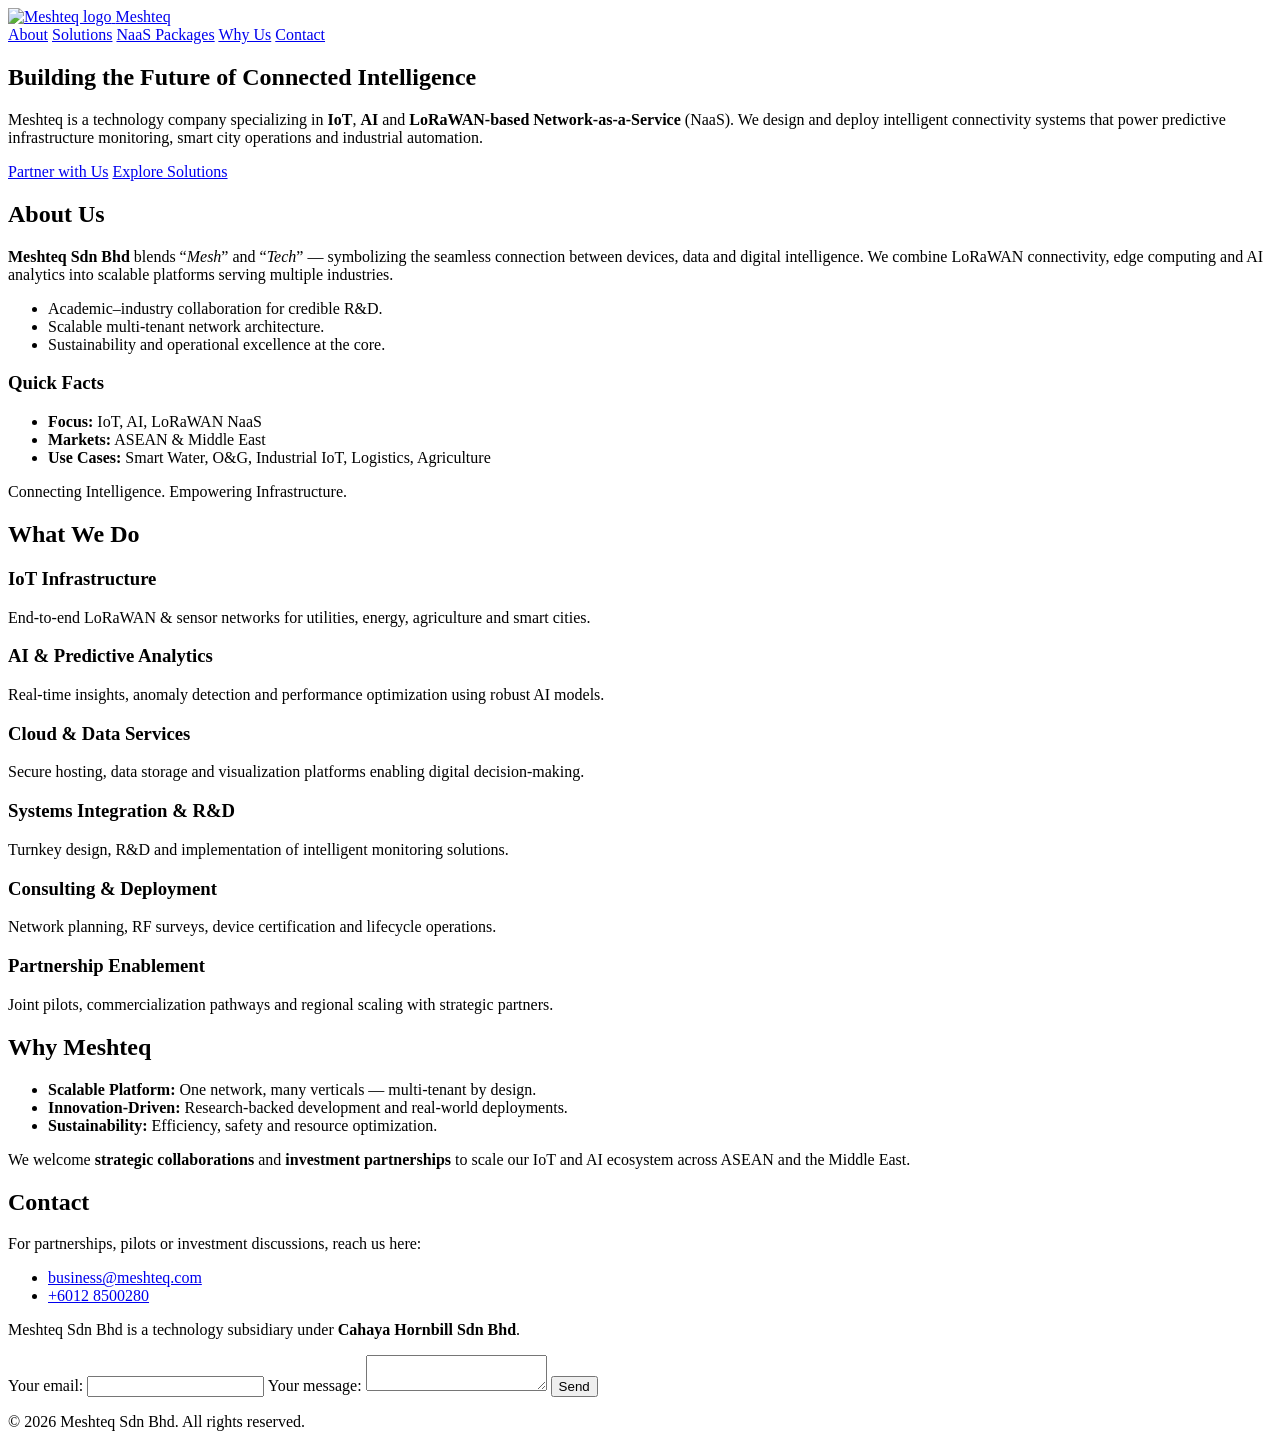
==== index.html @ 873d883c "Update Web Contact Form Update Contact form in formspree" ====
<!DOCTYPE html>
<html lang="en">
<head>
  <meta charset="utf-8" />
  <meta http-equiv="X-UA-Compatible" content="IE=edge" />
  <meta name="viewport" content="width=device-width, initial-scale=1" />
  <title>Meshteq | IoT, AI & LoRaWAN Network-as-a-Service Solutions for Smart Infrastructure</title>
  <meta name="description" content="Meshteq is a technology company developing IoT, AI, and LoRaWAN-based Network-as-a-Service (NaaS) solutions for predictive infrastructure monitoring, smart cities, and industrial automation. We welcome strategic collaborations and investment partnerships." />
  <link rel="canonical" href="https://meshteq.com/" />
  <link rel="icon" href="/favicon.svg" type="image/svg+xml" />
  <link rel="manifest" href="/site.webmanifest" />
  <meta name="theme-color" content="#0f172a" />
  <!-- Open Graph -->
  <meta property="og:title" content="Meshteq | IoT, AI & LoRaWAN Network-as-a-Service Solutions for Smart Infrastructure" />
  <meta property="og:description" content="Meshteq builds scalable IoT and AI ecosystems powered by LoRaWAN and edge computing — enabling smarter decisions, efficient operations, and sustainable infrastructure. Strategic collaborations and investment opportunities are welcome." />
  <meta property="og:type" content="website" />
  <meta property="og:url" content="https://meshteq.com/" />
  <meta property="og:image" content="https://meshteq.com/og-image.png" />
  <!-- Twitter -->
  <meta name="twitter:card" content="summary_large_image" />
  <meta name="twitter:title" content="Meshteq | IoT, AI & LoRaWAN NaaS" />
  <meta name="twitter:description" content="IoT, AI & LoRaWAN-based Network-as-a-Service for predictive infrastructure, smart cities and industrial automation." />
  <meta name="twitter:image" content="https://meshteq.com/og-image.png" />
  <link rel="preload" href="/styles.css" as="style" />
  <link rel="stylesheet" href="/styles.css" />
  <script type="application/ld+json">
  {
    "@context": "https://schema.org",
    "@type": "Organization",
    "name": "Meshteq Sdn Bhd",
    "url": "https://meshteq.com/",
    "logo": "https://meshteq.com/favicon.svg",
    "sameAs": [],
    "contactPoint": [{
      "@type": "ContactPoint",
      "contactType": "Business",
      "email": "business@meshteq.com",
      "telephone": "+6012 8500280"
    }],
    "description": "Meshteq develops IoT, AI and LoRaWAN Network-as-a-Service solutions for predictive infrastructure monitoring, smart cities and industrial automation."
  }
  </script>
</head>
<body>
  <header class="site-header">
    <div class="container">
      <a class="brand" href="/">
        <img src="/favicon.svg" alt="Meshteq logo" class="logo" />
        <span>Meshteq</span>
      </a>
      <nav class="nav">
        <a href="#about">About</a>
        <a href="#solutions">Solutions</a>
        <a href="/pricing.html">NaaS Packages</a>
        <a href="#why">Why Us</a>
        <a href="#contact">Contact</a>
      </nav>
    </div>
  </header>

  <main>
    <section class="hero">
      <div class="container">
        <h1>Building the Future of Connected Intelligence</h1>
        <p class="lead">Meshteq is a technology company specializing in <strong>IoT</strong>, <strong>AI</strong> and <strong>LoRaWAN-based Network‑as‑a‑Service</strong> (NaaS). We design and deploy intelligent connectivity systems that power predictive infrastructure monitoring, smart city operations and industrial automation.</p>
        <div class="cta-row">
          <a class="btn primary" href="#contact">Partner with Us</a>
          <a class="btn ghost" href="#solutions">Explore Solutions</a>
        </div>
      </div>
    </section>

    <section id="about" class="section">
      <div class="container grid two">
        <div>
          <h2>About Us</h2>
          <p><strong>Meshteq Sdn Bhd</strong> blends “<em>Mesh</em>” and “<em>Tech</em>” — symbolizing the seamless connection between devices, data and digital intelligence. We combine LoRaWAN connectivity, edge computing and AI analytics into scalable platforms serving multiple industries.</p>
          <ul class="checklist">
            <li>Academic–industry collaboration for credible R&amp;D.</li>
            <li>Scalable multi‑tenant network architecture.</li>
            <li>Sustainability and operational excellence at the core.</li>
          </ul>
        </div>
        <div class="card">
          <h3>Quick Facts</h3>
          <ul class="facts">
            <li><strong>Focus:</strong> IoT, AI, LoRaWAN NaaS</li>
            <li><strong>Markets:</strong> ASEAN &amp; Middle East</li>
            <li><strong>Use Cases:</strong> Smart Water, O&amp;G, Industrial IoT, Logistics, Agriculture</li>
          </ul>
          <p class="tagline">Connecting Intelligence. Empowering Infrastructure.</p>
        </div>
      </div>
    </section>

    <section id="solutions" class="section alt">
      <div class="container">
        <h2>What We Do</h2>
        <div class="cards three">
          <div class="card">
            <h3>IoT Infrastructure</h3>
            <p>End‑to‑end LoRaWAN &amp; sensor networks for utilities, energy, agriculture and smart cities.</p>
          </div>
          <div class="card">
            <h3>AI &amp; Predictive Analytics</h3>
            <p>Real‑time insights, anomaly detection and performance optimization using robust AI models.</p>
          </div>
          <div class="card">
            <h3>Cloud &amp; Data Services</h3>
            <p>Secure hosting, data storage and visualization platforms enabling digital decision‑making.</p>
          </div>
          <div class="card">
            <h3>Systems Integration &amp; R&amp;D</h3>
            <p>Turnkey design, R&amp;D and implementation of intelligent monitoring solutions.</p>
          </div>
          <div class="card">
            <h3>Consulting &amp; Deployment</h3>
            <p>Network planning, RF surveys, device certification and lifecycle operations.</p>
          </div>
          <div class="card">
            <h3>Partnership Enablement</h3>
            <p>Joint pilots, commercialization pathways and regional scaling with strategic partners.</p>
          </div>
        </div>
      </div>
    </section>

    <section id="why" class="section">
      <div class="container grid two">
        <div>
          <h2>Why Meshteq</h2>
          <ul class="bullets">
            <li><strong>Scalable Platform:</strong> One network, many verticals — multi‑tenant by design.</li>
            <li><strong>Innovation‑Driven:</strong> Research‑backed development and real‑world deployments.</li>
            <li><strong>Sustainability:</strong> Efficiency, safety and resource optimization.</li>
          </ul>
        </div>
        <div class="note">
          <p>We welcome <strong>strategic collaborations</strong> and <strong>investment partnerships</strong> to scale our IoT and AI ecosystem across ASEAN and the Middle East.</p>
        </div>
      </div>
    </section>

    <section id="contact" class="section alt">
      <div class="container grid two">
        <div>
          <h2>Contact</h2>
          <p>For partnerships, pilots or investment discussions, reach us here:</p>
          <ul class="contact">
            <li><a href="mailto:business@meshteq.com">business@meshteq.com</a></li>
            <li><a href="tel:+6012 8500280">+6012 8500280</a></li>
          </ul>
          <p class="parent-note">
          Meshteq Sdn Bhd is a technology subsidiary under <strong>Cahaya Hornbill Sdn Bhd</strong>.
          </p>
        </div>
          <form action="https://formspree.io/f/xnjjnbor" method="POST">
            <label>
            Your email:
            <input type="email" name="email">
            </label>
            <label>
            Your message:
            <textarea name="message"></textarea>
            </label>
            <!-- your other form fields go here -->
            <button type="submit">Send</button>
        </form>
      </div>
    </section>
  </main>

  <footer class="site-footer">
    <div class="container">
      <p>© <span id="y"></span> Meshteq Sdn Bhd. All rights reserved.</p>
    </div>
  </footer>

  <script>
    document.getElementById('y').textContent = new Date().getFullYear();
  </script>
</body>
</html>
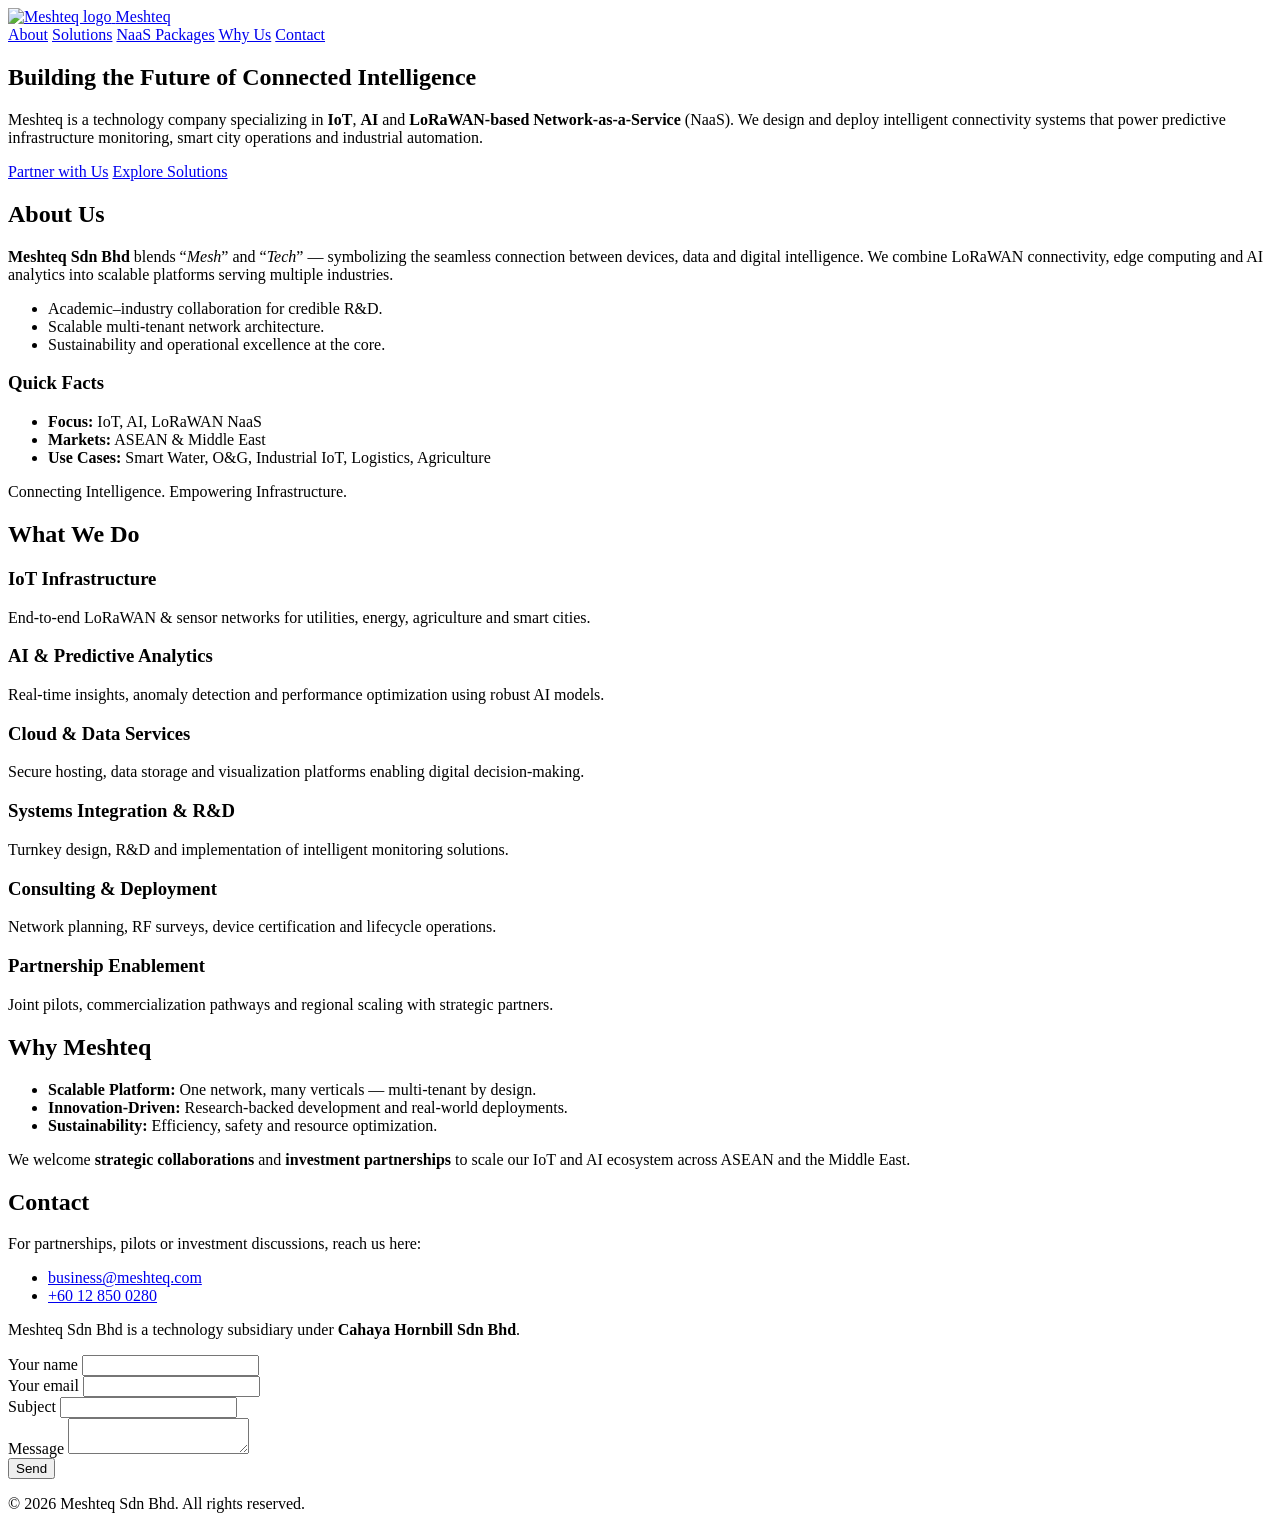
==== commit 3f343064: "Update Website Contact Form Update for formspree" ====
--- a/index.html
+++ b/index.html
@@ -149,23 +149,32 @@
           <p>For partnerships, pilots or investment discussions, reach us here:</p>
           <ul class="contact">
             <li><a href="mailto:business@meshteq.com">business@meshteq.com</a></li>
-            <li><a href="tel:+6012 8500280">+6012 8500280</a></li>
+            <li><a href="tel:+60128500280">+60 12 850 0280</a></li>
           </ul>
           <p class="parent-note">
           Meshteq Sdn Bhd is a technology subsidiary under <strong>Cahaya Hornbill Sdn Bhd</strong>.
           </p>
         </div>
-          <form action="https://formspree.io/f/xnjjnbor" method="POST">
-            <label>
-            Your email:
-            <input type="email" name="email">
-            </label>
-            <label>
-            Your message:
-            <textarea name="message"></textarea>
-            </label>
-            <!-- your other form fields go here -->
-            <button type="submit">Send</button>
+        <form class="contact-form" action="https://formspree.io/f/xnjjnbor" method="POST">
+          <div class="field">
+            <label for="contact-name">Your name</label>
+            <input id="contact-name" type="text" name="name" autocomplete="name" required>
+          </div>
+          <div class="field">
+            <label for="contact-email">Your email</label>
+            <input id="contact-email" type="email" name="email" autocomplete="email" required>
+          </div>
+          <div class="field">
+            <label for="contact-subject">Subject</label>
+            <input id="contact-subject" type="text" name="subject" required>
+          </div>
+        
+          <div class="field">
+            <label for="contact-message">Message</label>
+            <textarea id="contact-message" name="message" required></textarea>
+          </div>
+        
+          <button class="btn" type="submit">Send</button>
         </form>
       </div>
     </section>
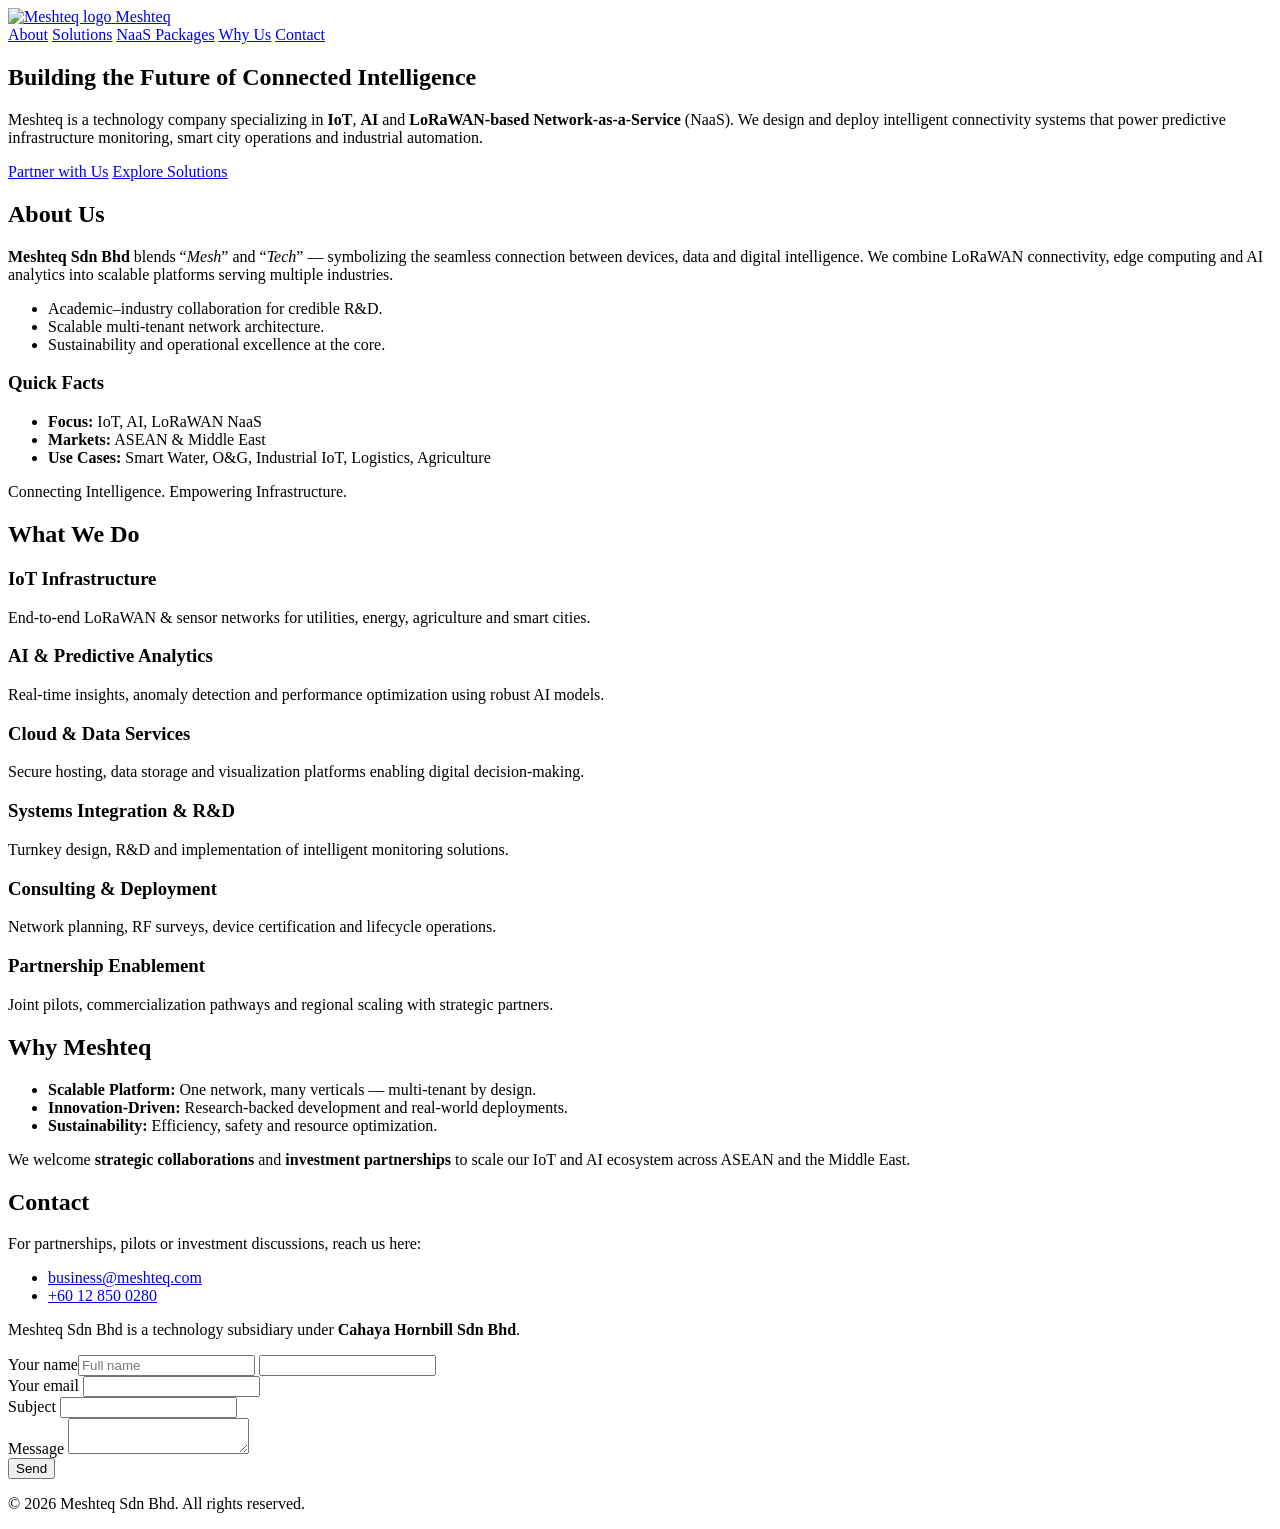
==== commit 59c2c7d0: "Update index.html" ====
--- a/index.html
+++ b/index.html
@@ -157,7 +157,8 @@
         </div>
         <form class="contact-form" action="https://formspree.io/f/xnjjnbor" method="POST">
           <div class="field">
-            <label for="contact-name">Your name</label>
+            <label for="contact-name">Your name<input type="text" name="name" placeholder="Full name">
+            </label>
             <input id="contact-name" type="text" name="name" autocomplete="name" required>
           </div>
           <div class="field">
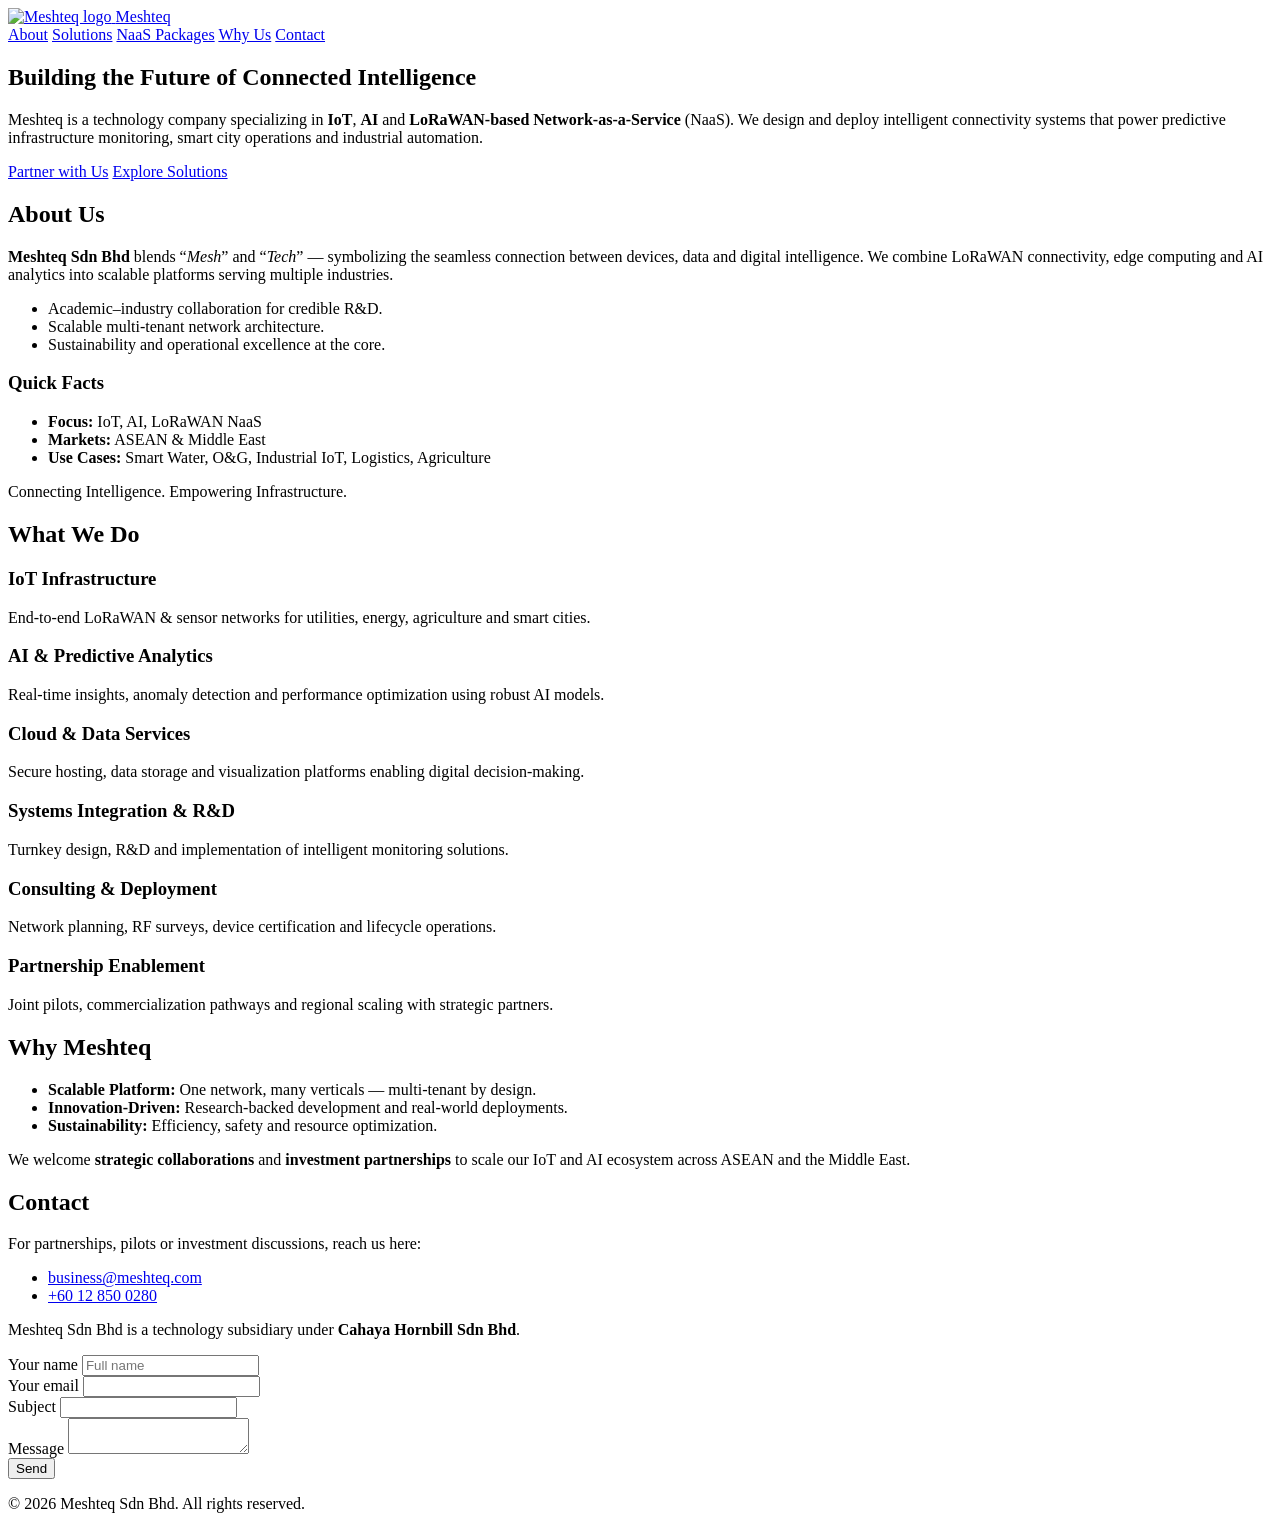
==== commit 3990717c: "Update index.html" ====
--- a/index.html
+++ b/index.html
@@ -157,9 +157,8 @@
         </div>
         <form class="contact-form" action="https://formspree.io/f/xnjjnbor" method="POST">
           <div class="field">
-            <label for="contact-name">Your name<input type="text" name="name" placeholder="Full name">
-            </label>
-            <input id="contact-name" type="text" name="name" autocomplete="name" required>
+            <label for="contact-name">Your name</label>
+            <input id="contact-name" type="text" name="name" placeholder="Full name" autocomplete="name" required>
           </div>
           <div class="field">
             <label for="contact-email">Your email</label>
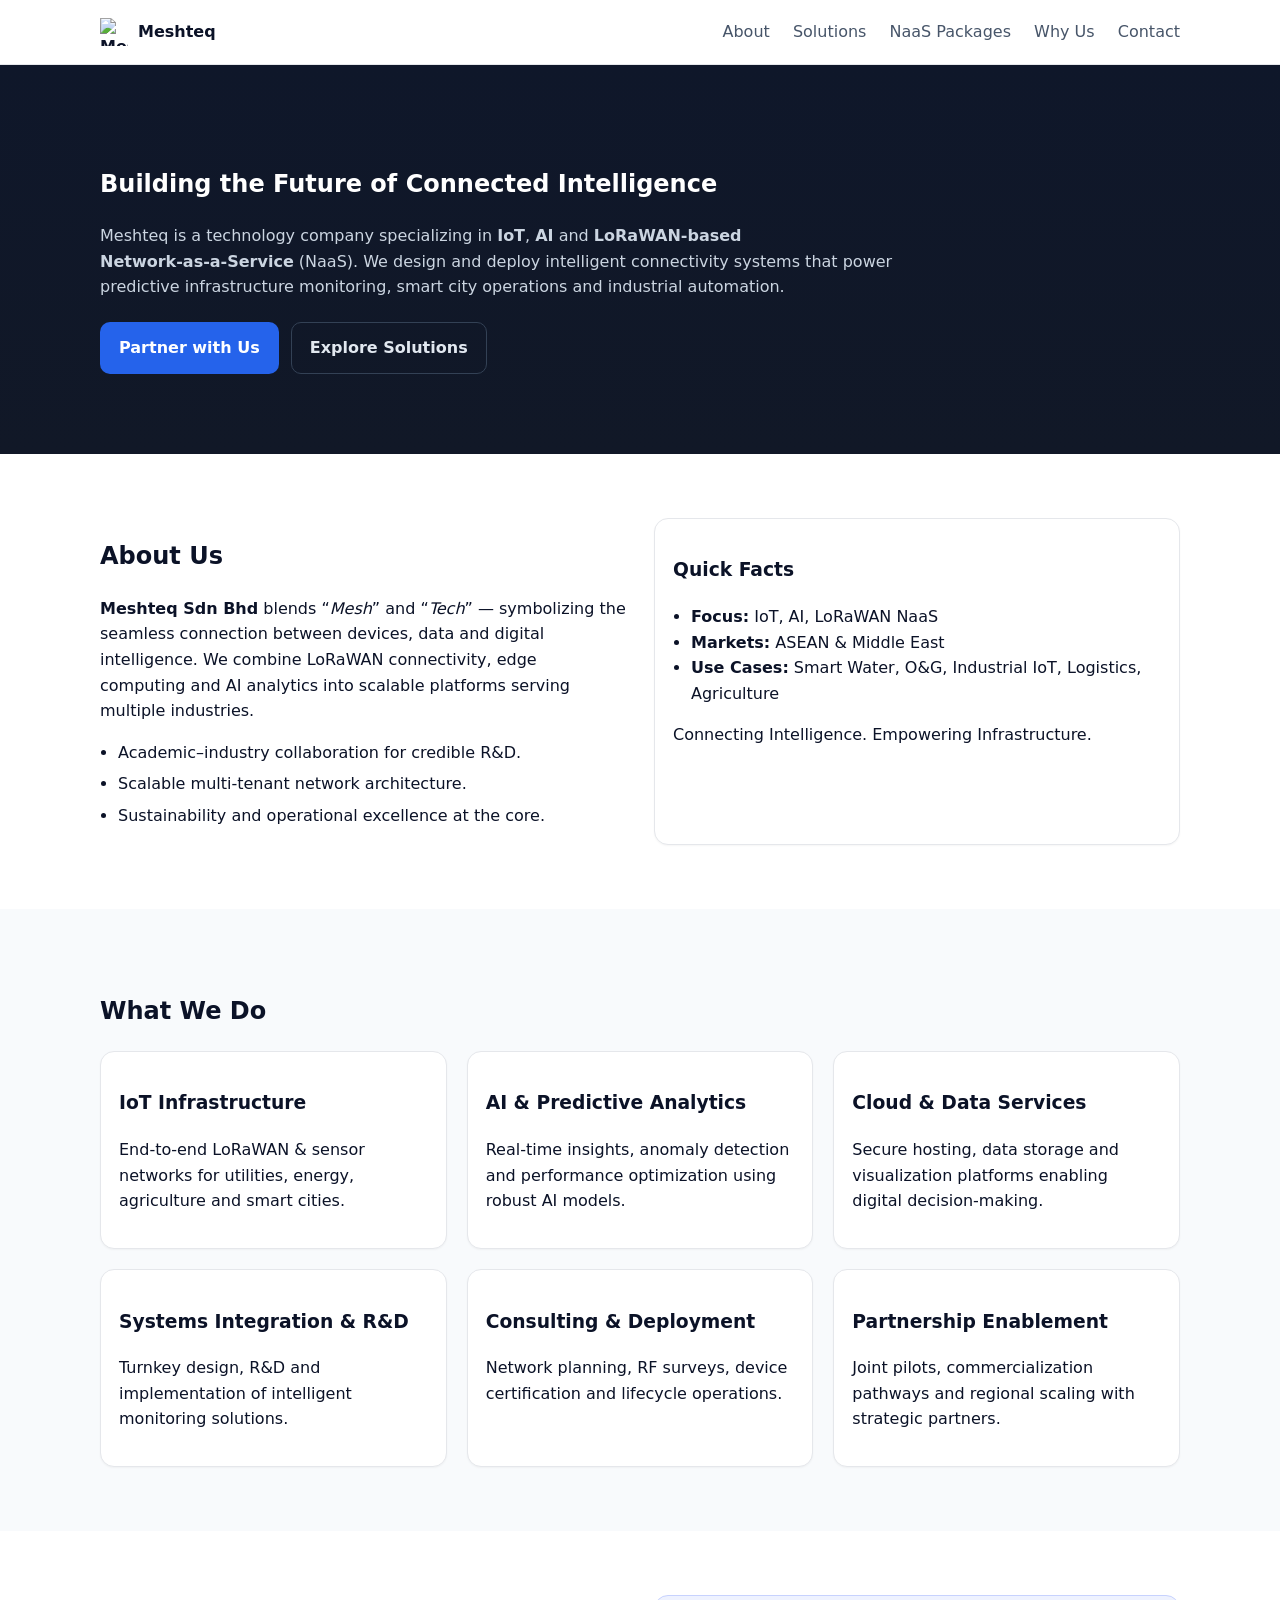
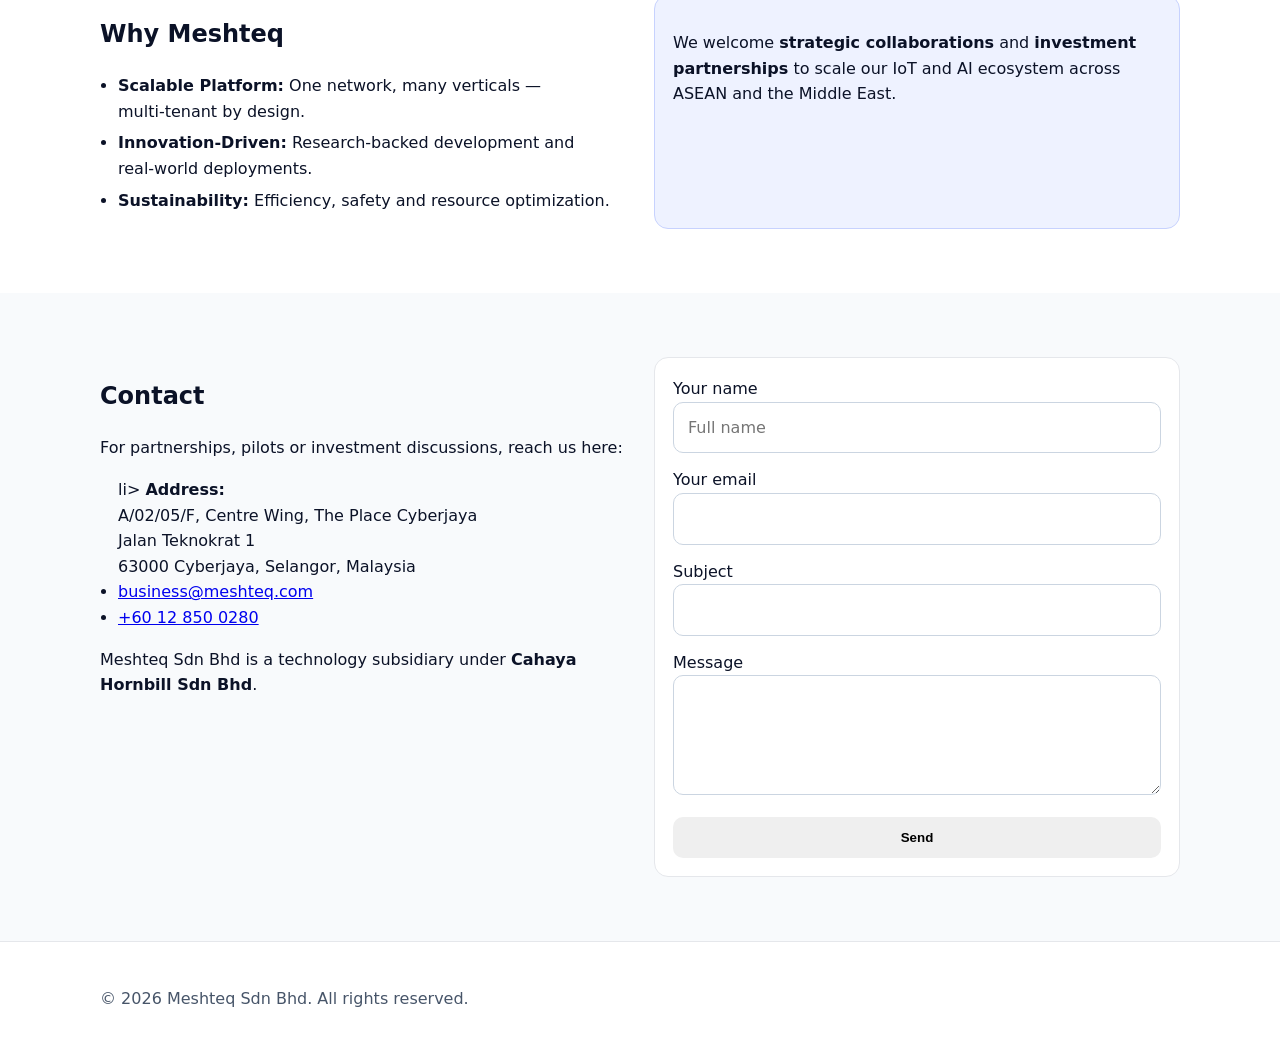
==== commit 684773fe: "Update index.html to include Address" ====
--- a/index.html
+++ b/index.html
@@ -148,6 +148,12 @@
           <h2>Contact</h2>
           <p>For partnerships, pilots or investment discussions, reach us here:</p>
           <ul class="contact">
+            li>
+              <strong>Address:</strong><br>
+              A/02/05/F, Centre Wing, The Place Cyberjaya<br>
+              Jalan Teknokrat 1<br>
+              63000 Cyberjaya, Selangor, Malaysia
+            </li>
             <li><a href="mailto:business@meshteq.com">business@meshteq.com</a></li>
             <li><a href="tel:+60128500280">+60 12 850 0280</a></li>
           </ul>
--- a/styles.css
+++ b/styles.css
@@ -0,0 +1,211 @@
+/* Meshteq minimal styles - responsive, accessible */
+
+/* =========================
+   1) Design Tokens
+   ========================= */
+:root{
+  --bg:#0f172a;         /* slate-900 */
+  --bg-alt:#0b1227;     /* darker slate */
+  --text:#0b1227;       /* dark */
+  --muted:#475569;      /* slate-600 */
+  --card:#ffffff;
+  --brand:#2563eb;      /* blue-600 */
+  --brand-2:#22c55e;    /* green-500 */
+  --border:#e5e7eb;
+  --input-border:#cbd5e1;
+}
+
+/* =========================
+   2) Base / Reset
+   ========================= */
+*{ box-sizing:border-box; }
+html,body{ margin:0; padding:0; }
+
+body{
+  font-family:system-ui,-apple-system,Segoe UI,Roboto,Ubuntu,'Helvetica Neue',Arial,'Noto Sans',sans-serif;
+  line-height:1.6;
+  color:var(--text);
+  background:#fff;
+}
+
+.container{
+  max-width:1120px;
+  margin:0 auto;
+  padding:0 20px;
+}
+
+/* =========================
+   3) Header / Navigation
+   ========================= */
+.site-header{
+  position:sticky;
+  top:0;
+  z-index:10;
+  background:#fff;
+  border-bottom:1px solid var(--border);
+}
+
+.site-header .container{
+  display:flex;
+  align-items:center;
+  justify-content:space-between;
+  height:64px;
+}
+
+.brand{
+  display:flex;
+  align-items:center;
+  gap:10px;
+  text-decoration:none;
+  color:var(--text);
+  font-weight:700;
+}
+
+.logo{ width:28px; height:28px; }
+
+.nav a{
+  margin-left:18px;
+  text-decoration:none;
+  color:var(--muted);
+}
+.nav a:hover{ color:var(--text); }
+
+/* =========================
+   4) Hero / Buttons
+   ========================= */
+.hero{
+  background:linear-gradient(180deg,#0f172a 0%,#111827 100%);
+  color:#fff;
+  padding:80px 0;
+}
+
+.hero .lead{
+  max-width:820px;
+  color:#cbd5e1;
+}
+
+.cta-row{
+  display:flex;
+  gap:12px;
+  margin-top:22px;
+}
+
+.btn{
+  display:inline-block;
+  padding:12px 18px;
+  border-radius:10px;
+  text-decoration:none;
+  border:1px solid transparent;
+  cursor:pointer;
+  font-weight:600;
+}
+
+.btn.primary{
+  background:var(--brand);
+  color:#fff;
+}
+
+.btn.ghost{
+  background:transparent;
+  border-color:#334155;
+  color:#e2e8f0;
+}
+
+/* =========================
+   5) Sections / Layout / Cards
+   ========================= */
+.section{ padding:64px 0; }
+.section.alt{ background:#f8fafc; }
+
+.grid.two{
+  display:grid;
+  grid-template-columns:1fr 1fr;
+  gap:28px;
+}
+
+.cards.three{
+  display:grid;
+  grid-template-columns:repeat(3,minmax(0,1fr));
+  gap:20px;
+  margin-top:18px;
+}
+
+.card{
+  background:var(--card);
+  border:1px solid var(--border);
+  border-radius:14px;
+  padding:18px;
+  box-shadow:0 1px 2px rgba(0,0,0,0.04);
+}
+
+.checklist, .facts, .bullets, .contact{ padding-left:18px; }
+.checklist li, .bullets li{ margin:6px 0; }
+
+.note{
+  background:#eef2ff;
+  border:1px solid #c7d2fe;
+  border-radius:14px;
+  padding:18px;
+}
+
+/* =========================
+   6) Contact Form (FIXED ALIGNMENT)
+   ========================= */
+.contact-form{
+  background:#fff;
+  border:1px solid var(--border);
+  border-radius:14px;
+  padding:18px;
+
+  /* Keep it strict and consistent */
+  display:grid;
+  grid-template-columns:1fr;
+  gap:14px;
+}
+
+/* Labels should not influence input width */
+.contact-form label{
+  display:block;
+  gap:6px; /* harmless if browser ignores, kept from your original intent */
+}
+
+/* Make ALL fields full width and consistent */
+.contact-form input,
+.contact-form textarea{
+  width:100%;
+  padding:12px 14px;
+  border:1px solid var(--input-border);
+  border-radius:10px;
+  font:inherit;
+  box-sizing:border-box;
+}
+
+/* Make textarea visually consistent and professional */
+.contact-form textarea{
+  min-height:120px;
+  resize:vertical;
+}
+
+/* =========================
+   7) Footer
+   ========================= */
+.site-footer{
+  border-top:1px solid var(--border);
+  padding:28px 0;
+  background:#fff;
+  color:var(--muted);
+}
+
+/* =========================
+   8) Responsive
+   ========================= */
+@media (max-width:900px){
+  .grid.two{ grid-template-columns:1fr; }
+  .cards.three{ grid-template-columns:1fr 1fr; }
+}
+
+@media (max-width:640px){
+  .nav{ display:none; }
+  .cards.three{ grid-template-columns:1fr; }
+  .hero{ padding:56px 0; }
+}
--- a/styles.css
+++ b/styles.css
@@ -0,0 +1,211 @@
+/* Meshteq minimal styles - responsive, accessible */
+
+/* =========================
+   1) Design Tokens
+   ========================= */
+:root{
+  --bg:#0f172a;         /* slate-900 */
+  --bg-alt:#0b1227;     /* darker slate */
+  --text:#0b1227;       /* dark */
+  --muted:#475569;      /* slate-600 */
+  --card:#ffffff;
+  --brand:#2563eb;      /* blue-600 */
+  --brand-2:#22c55e;    /* green-500 */
+  --border:#e5e7eb;
+  --input-border:#cbd5e1;
+}
+
+/* =========================
+   2) Base / Reset
+   ========================= */
+*{ box-sizing:border-box; }
+html,body{ margin:0; padding:0; }
+
+body{
+  font-family:system-ui,-apple-system,Segoe UI,Roboto,Ubuntu,'Helvetica Neue',Arial,'Noto Sans',sans-serif;
+  line-height:1.6;
+  color:var(--text);
+  background:#fff;
+}
+
+.container{
+  max-width:1120px;
+  margin:0 auto;
+  padding:0 20px;
+}
+
+/* =========================
+   3) Header / Navigation
+   ========================= */
+.site-header{
+  position:sticky;
+  top:0;
+  z-index:10;
+  background:#fff;
+  border-bottom:1px solid var(--border);
+}
+
+.site-header .container{
+  display:flex;
+  align-items:center;
+  justify-content:space-between;
+  height:64px;
+}
+
+.brand{
+  display:flex;
+  align-items:center;
+  gap:10px;
+  text-decoration:none;
+  color:var(--text);
+  font-weight:700;
+}
+
+.logo{ width:28px; height:28px; }
+
+.nav a{
+  margin-left:18px;
+  text-decoration:none;
+  color:var(--muted);
+}
+.nav a:hover{ color:var(--text); }
+
+/* =========================
+   4) Hero / Buttons
+   ========================= */
+.hero{
+  background:linear-gradient(180deg,#0f172a 0%,#111827 100%);
+  color:#fff;
+  padding:80px 0;
+}
+
+.hero .lead{
+  max-width:820px;
+  color:#cbd5e1;
+}
+
+.cta-row{
+  display:flex;
+  gap:12px;
+  margin-top:22px;
+}
+
+.btn{
+  display:inline-block;
+  padding:12px 18px;
+  border-radius:10px;
+  text-decoration:none;
+  border:1px solid transparent;
+  cursor:pointer;
+  font-weight:600;
+}
+
+.btn.primary{
+  background:var(--brand);
+  color:#fff;
+}
+
+.btn.ghost{
+  background:transparent;
+  border-color:#334155;
+  color:#e2e8f0;
+}
+
+/* =========================
+   5) Sections / Layout / Cards
+   ========================= */
+.section{ padding:64px 0; }
+.section.alt{ background:#f8fafc; }
+
+.grid.two{
+  display:grid;
+  grid-template-columns:1fr 1fr;
+  gap:28px;
+}
+
+.cards.three{
+  display:grid;
+  grid-template-columns:repeat(3,minmax(0,1fr));
+  gap:20px;
+  margin-top:18px;
+}
+
+.card{
+  background:var(--card);
+  border:1px solid var(--border);
+  border-radius:14px;
+  padding:18px;
+  box-shadow:0 1px 2px rgba(0,0,0,0.04);
+}
+
+.checklist, .facts, .bullets, .contact{ padding-left:18px; }
+.checklist li, .bullets li{ margin:6px 0; }
+
+.note{
+  background:#eef2ff;
+  border:1px solid #c7d2fe;
+  border-radius:14px;
+  padding:18px;
+}
+
+/* =========================
+   6) Contact Form (FIXED ALIGNMENT)
+   ========================= */
+.contact-form{
+  background:#fff;
+  border:1px solid var(--border);
+  border-radius:14px;
+  padding:18px;
+
+  /* Keep it strict and consistent */
+  display:grid;
+  grid-template-columns:1fr;
+  gap:14px;
+}
+
+/* Labels should not influence input width */
+.contact-form label{
+  display:block;
+  gap:6px; /* harmless if browser ignores, kept from your original intent */
+}
+
+/* Make ALL fields full width and consistent */
+.contact-form input,
+.contact-form textarea{
+  width:100%;
+  padding:12px 14px;
+  border:1px solid var(--input-border);
+  border-radius:10px;
+  font:inherit;
+  box-sizing:border-box;
+}
+
+/* Make textarea visually consistent and professional */
+.contact-form textarea{
+  min-height:120px;
+  resize:vertical;
+}
+
+/* =========================
+   7) Footer
+   ========================= */
+.site-footer{
+  border-top:1px solid var(--border);
+  padding:28px 0;
+  background:#fff;
+  color:var(--muted);
+}
+
+/* =========================
+   8) Responsive
+   ========================= */
+@media (max-width:900px){
+  .grid.two{ grid-template-columns:1fr; }
+  .cards.three{ grid-template-columns:1fr 1fr; }
+}
+
+@media (max-width:640px){
+  .nav{ display:none; }
+  .cards.three{ grid-template-columns:1fr; }
+  .hero{ padding:56px 0; }
+}
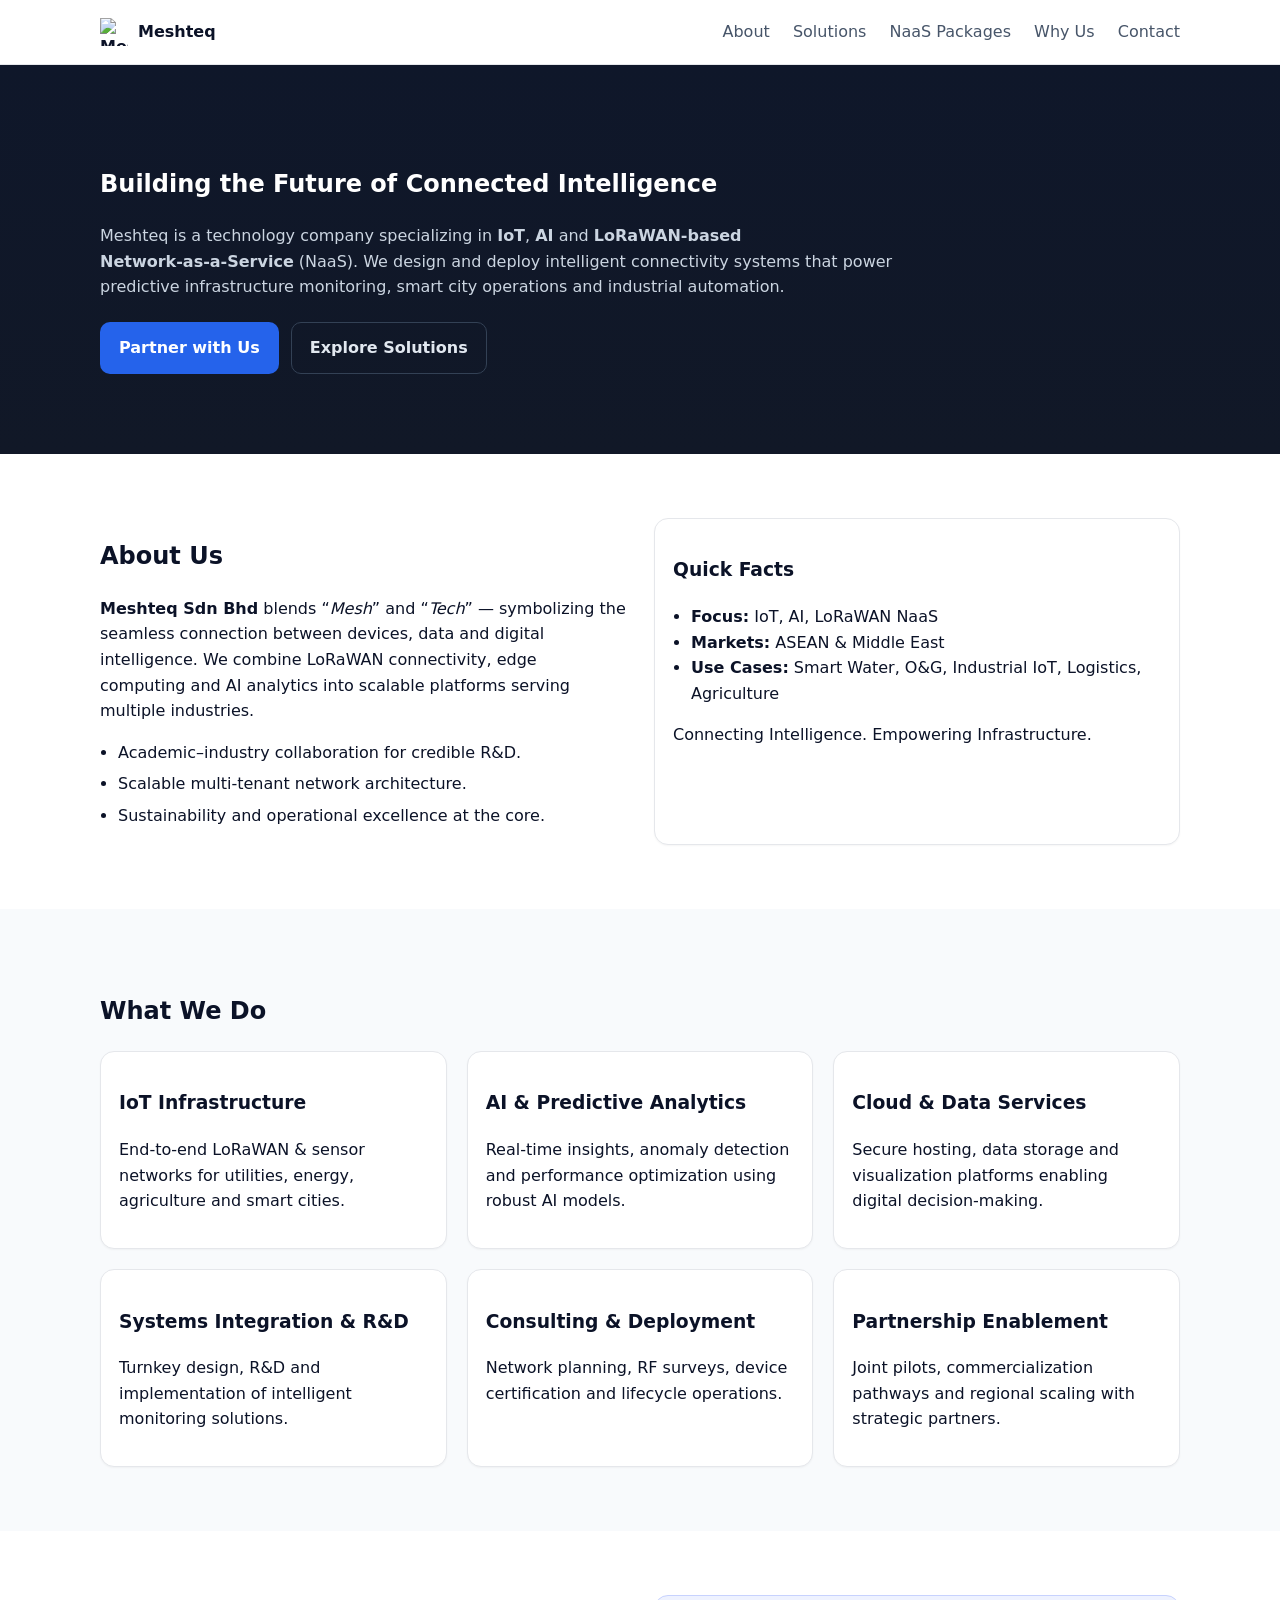
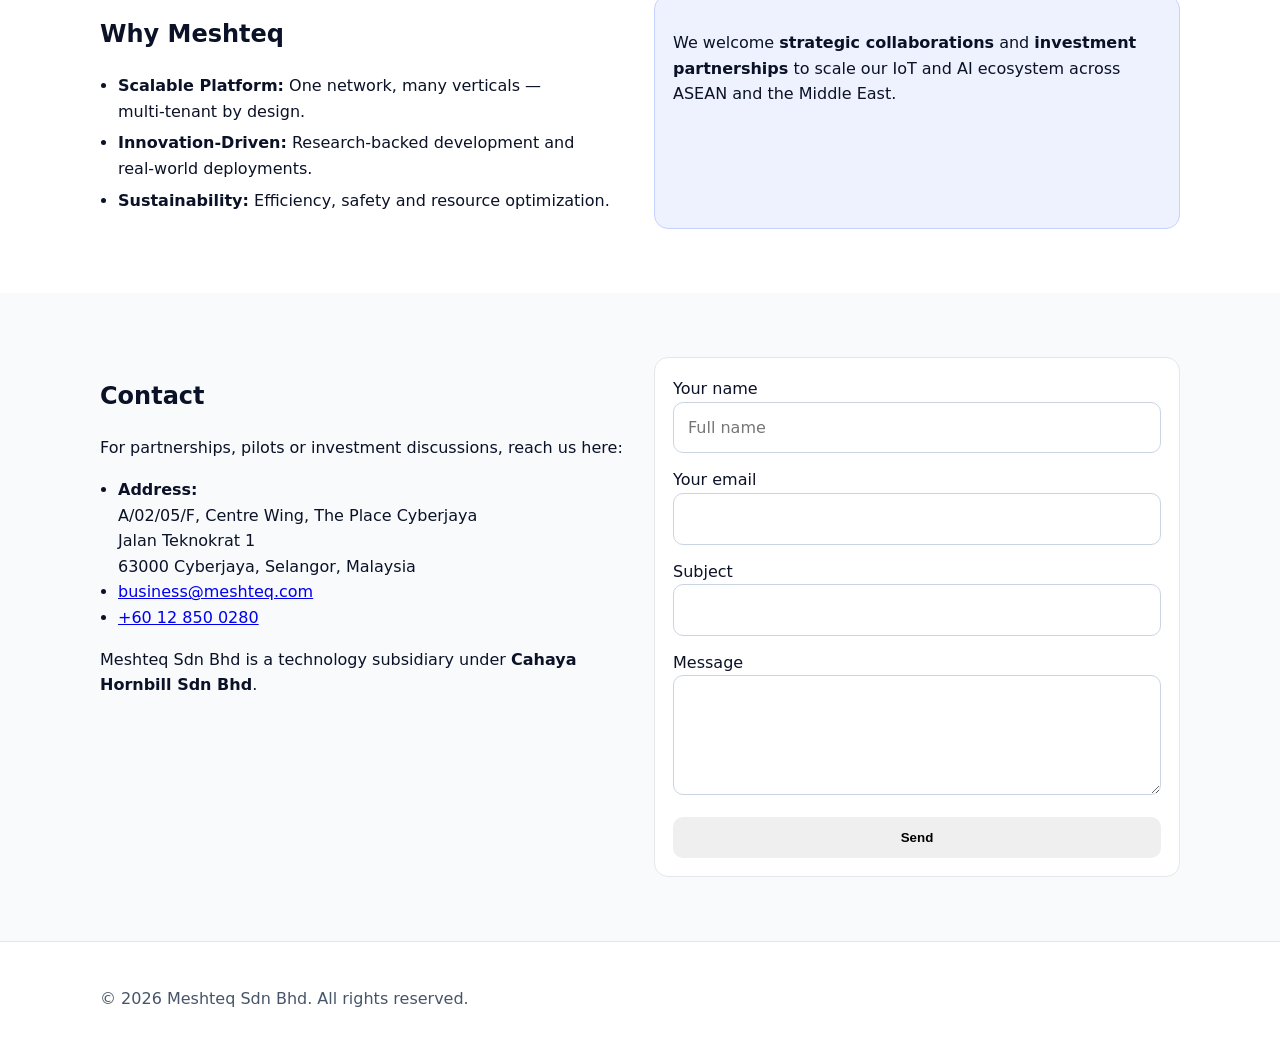
==== commit ec4be72b: "Update index.html" ====
--- a/index.html
+++ b/index.html
@@ -148,7 +148,7 @@
           <h2>Contact</h2>
           <p>For partnerships, pilots or investment discussions, reach us here:</p>
           <ul class="contact">
-            li>
+            <li>
               <strong>Address:</strong><br>
               A/02/05/F, Centre Wing, The Place Cyberjaya<br>
               Jalan Teknokrat 1<br>
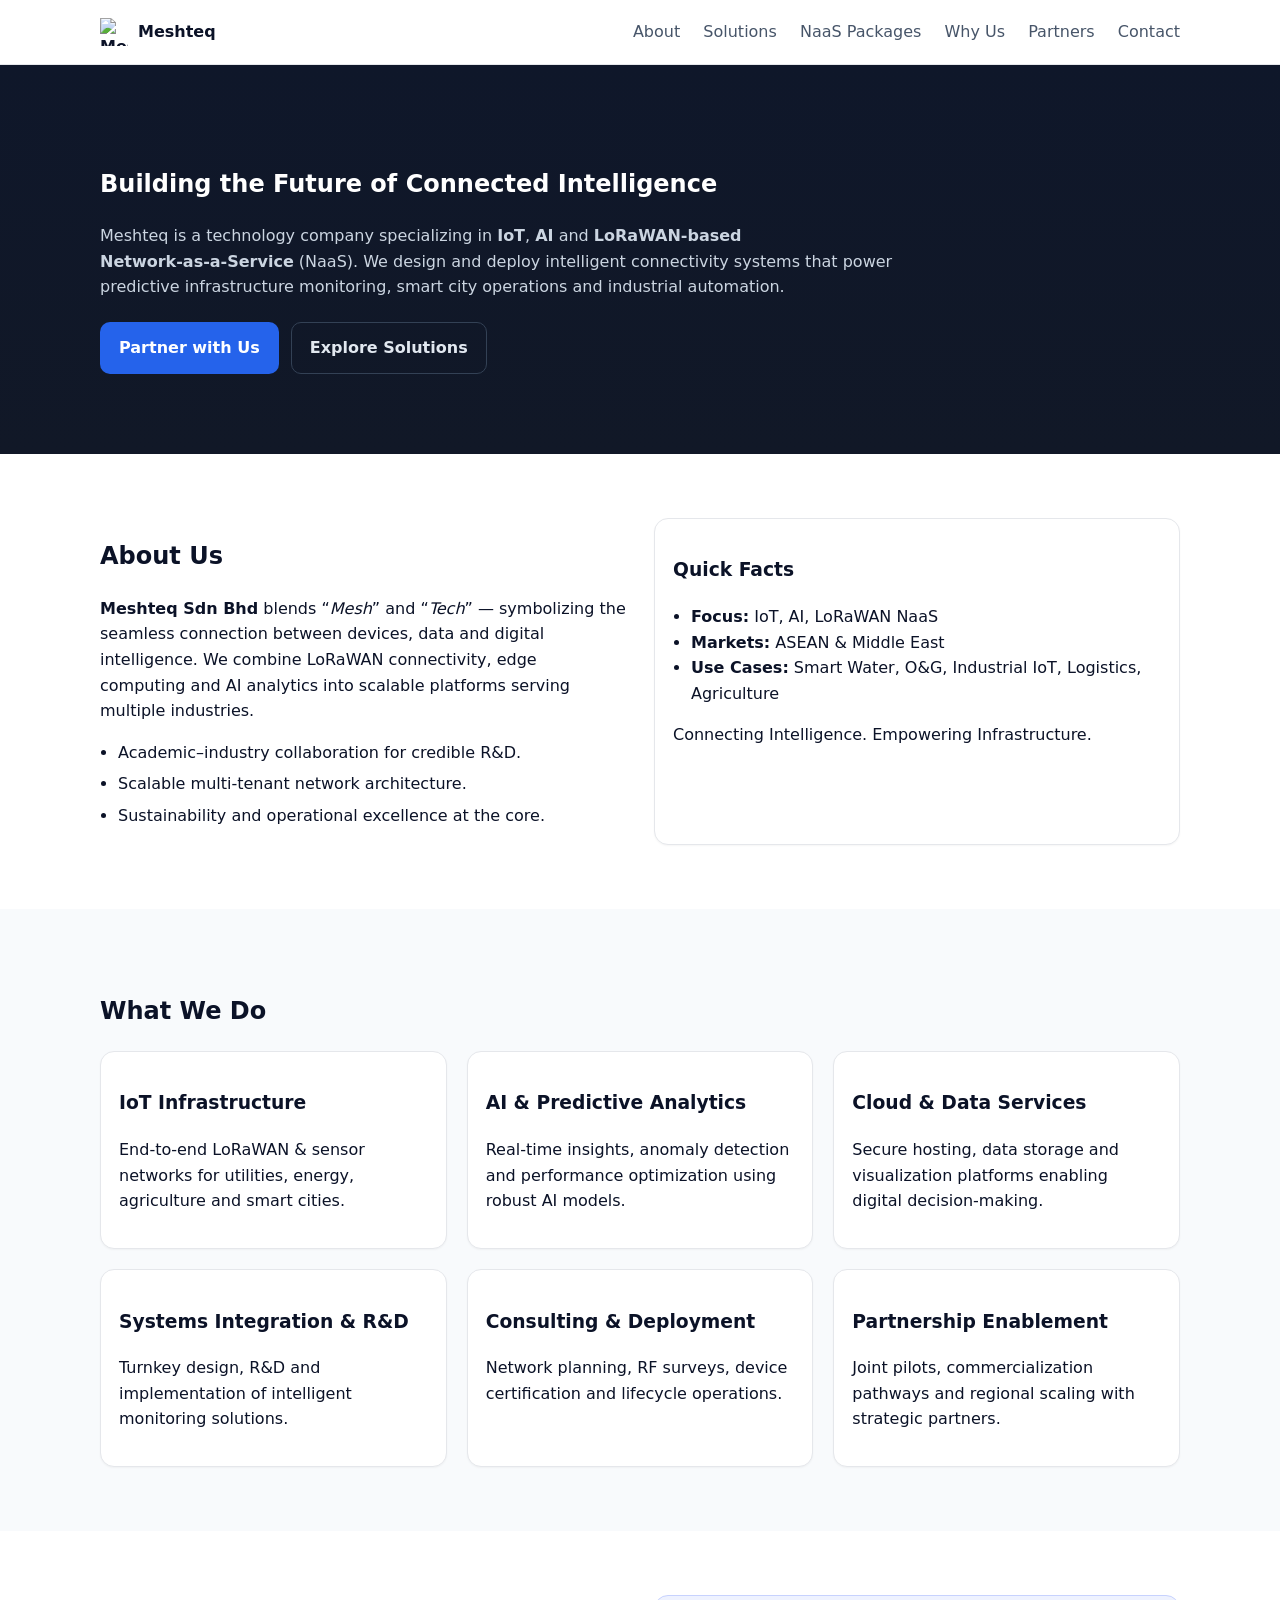
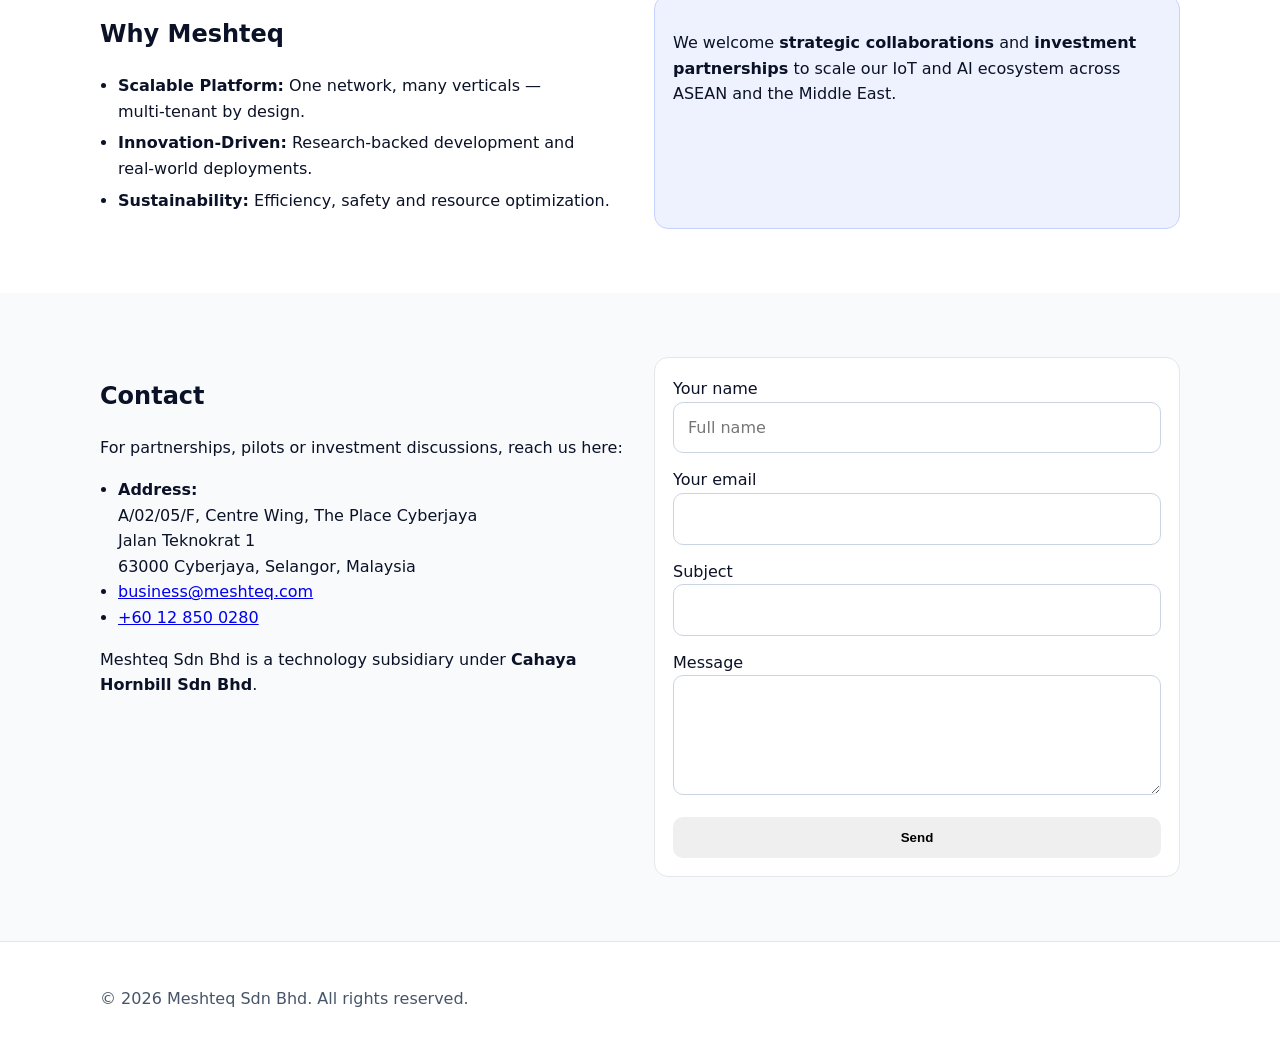
==== commit cb4fc14e: "Update index.html include partner page" ====
--- a/index.html
+++ b/index.html
@@ -54,6 +54,7 @@
         <a href="#solutions">Solutions</a>
         <a href="/pricing.html">NaaS Packages</a>
         <a href="#why">Why Us</a>
+        <a href="/partners.html">Partners</a>
         <a href="#contact">Contact</a>
       </nav>
     </div>
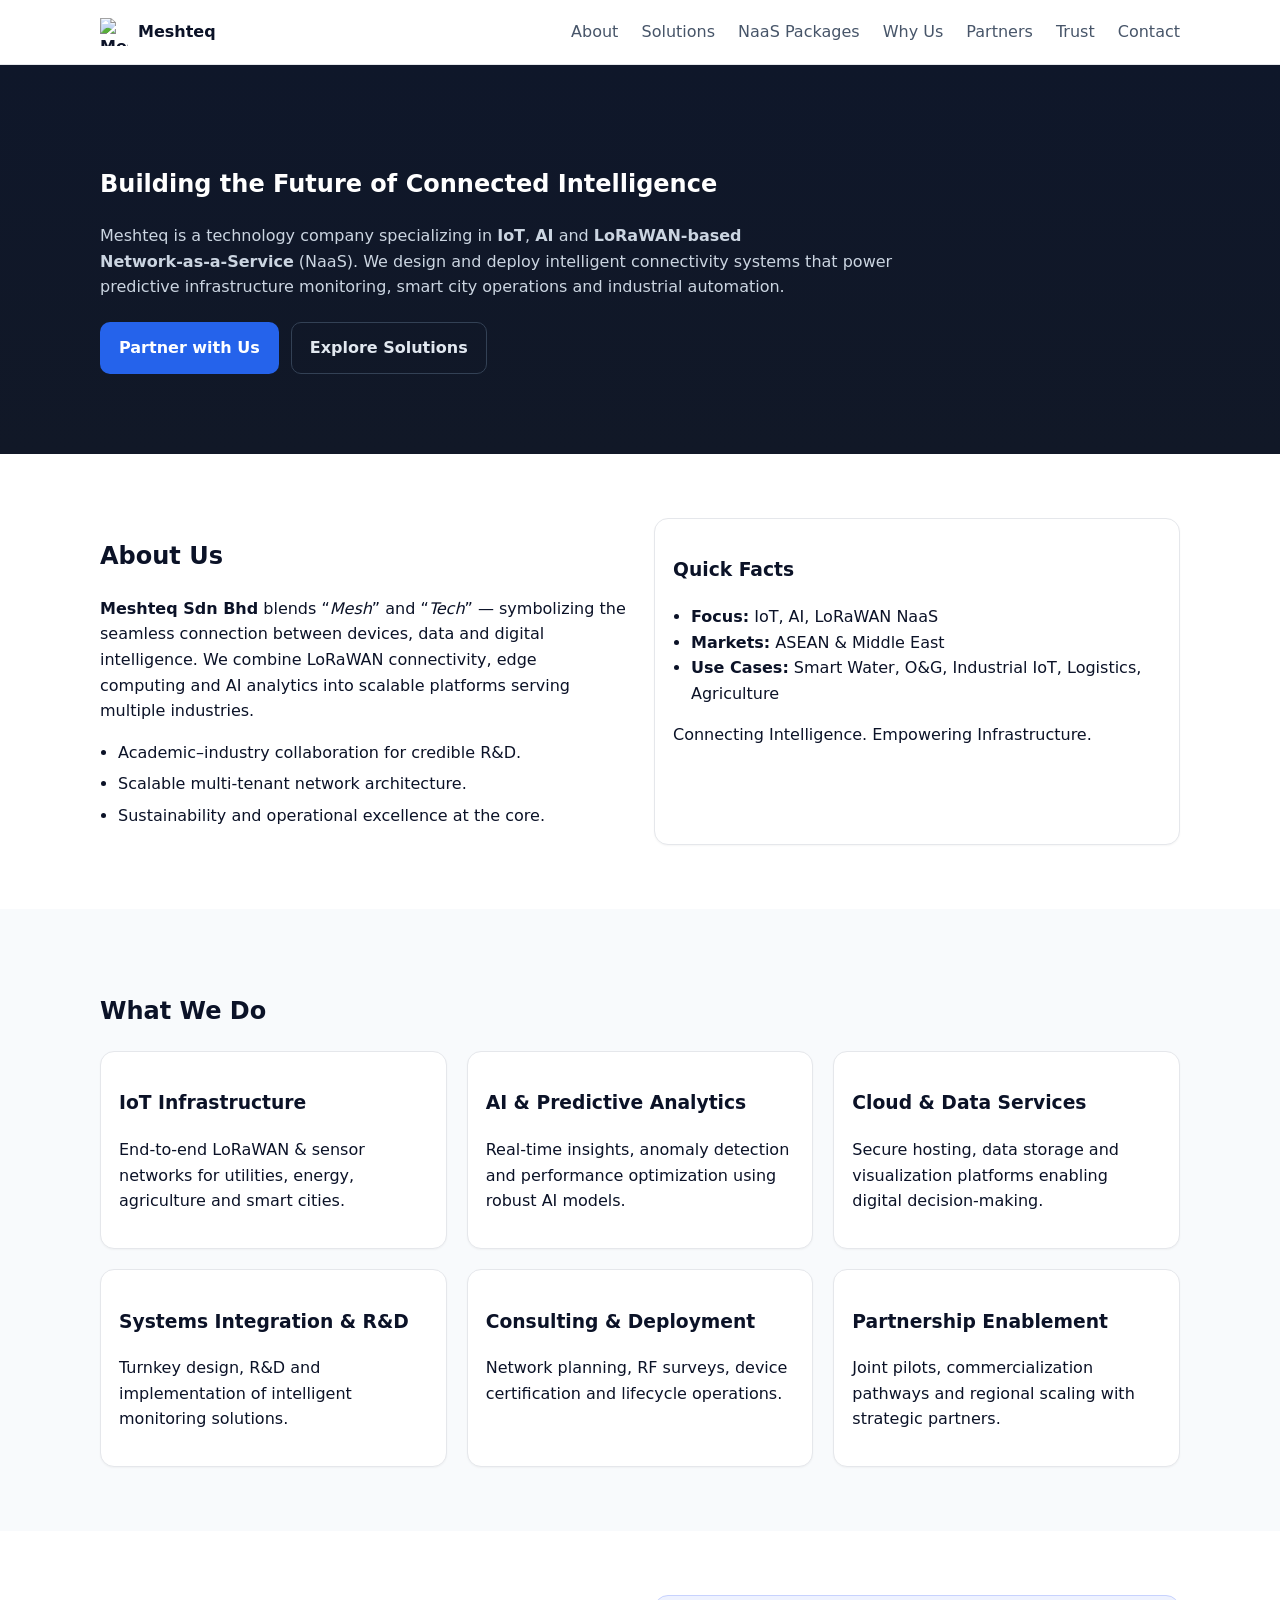
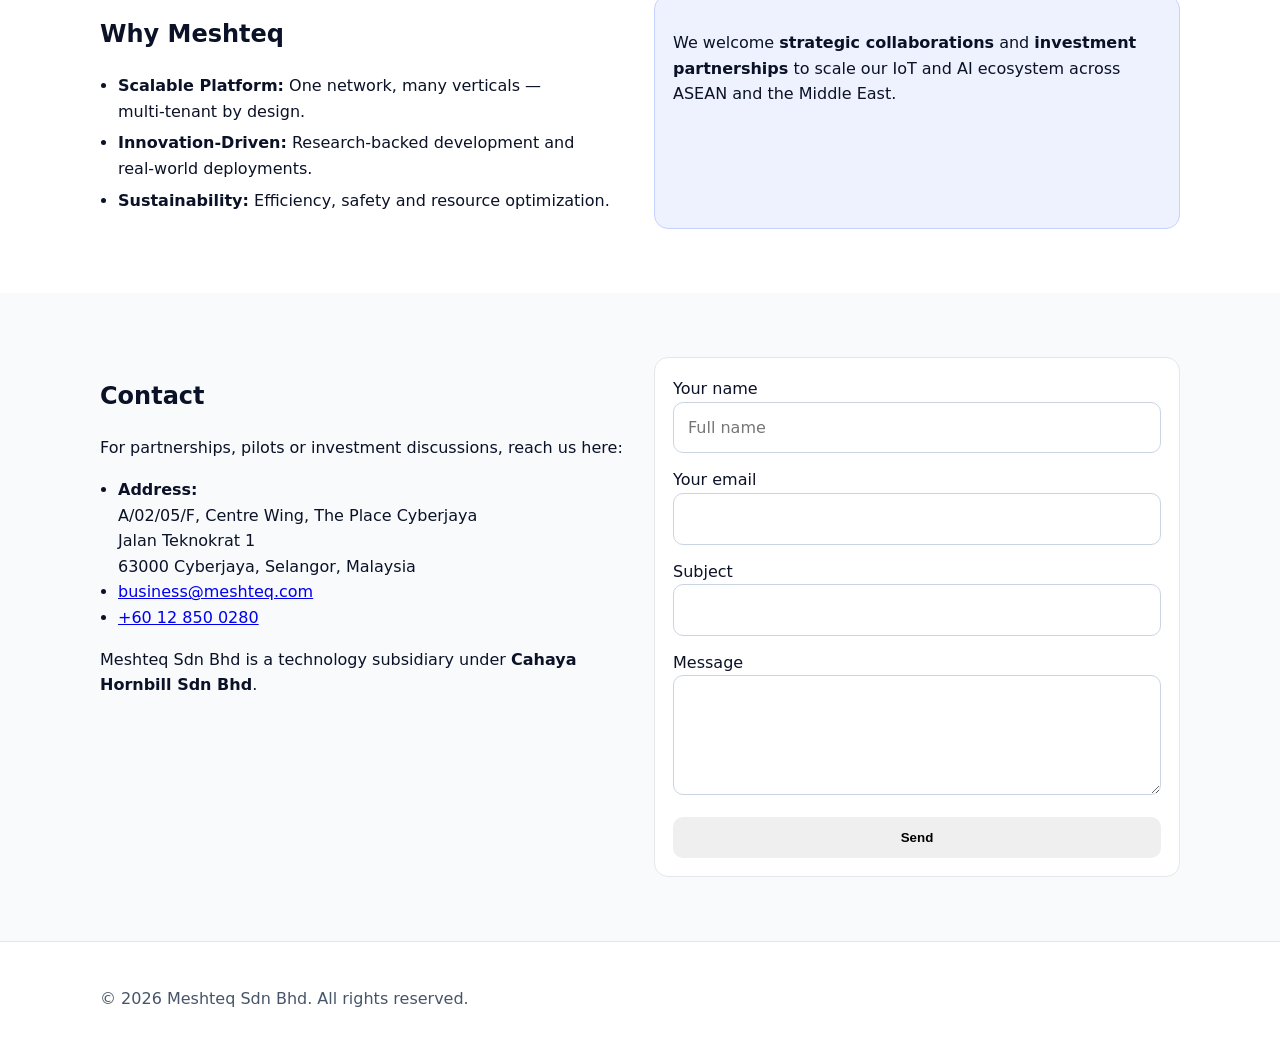
==== commit 7884f4a8: "Add 'Trust' link to navigation menu" ====
--- a/index.html
+++ b/index.html
@@ -55,6 +55,7 @@
         <a href="/pricing.html">NaaS Packages</a>
         <a href="#why">Why Us</a>
         <a href="/partners.html">Partners</a>
+        <a href="trust.html">Trust</a>
         <a href="#contact">Contact</a>
       </nav>
     </div>
--- a/styles.css
+++ b/styles.css
@@ -209,3 +209,41 @@
   .cards.three{ grid-template-columns:1fr; }
   .hero{ padding:56px 0; }
 }
+
+/* =========================
+   9) partner logo
+   ========================= */
+.partner-logos {
+  display: grid;
+  grid-template-columns: repeat(auto-fit, minmax(160px, 1fr));
+  gap: 2rem;
+  margin-top: 2rem;
+  align-items: center;
+}
+
+.partner-logo-item {
+  text-align: center;
+}
+
+.partner-logo-item img {
+  max-width: 160px;
+  max-height: 80px;
+  width: auto;
+  height: auto;
+  margin: 0 auto 0.75rem;
+  display: block;
+  filter: grayscale(100%);
+  opacity: 0.85;
+}
+
+.partner-logo-item img:hover {
+  filter: none;
+  opacity: 1;
+}
+
+.partner-role {
+  display: block;
+  font-size: 0.85rem;
+  color: var(--muted, #6b7280);
+}
+
--- a/styles.css
+++ b/styles.css
@@ -209,3 +209,41 @@
   .cards.three{ grid-template-columns:1fr; }
   .hero{ padding:56px 0; }
 }
+
+/* =========================
+   9) partner logo
+   ========================= */
+.partner-logos {
+  display: grid;
+  grid-template-columns: repeat(auto-fit, minmax(160px, 1fr));
+  gap: 2rem;
+  margin-top: 2rem;
+  align-items: center;
+}
+
+.partner-logo-item {
+  text-align: center;
+}
+
+.partner-logo-item img {
+  max-width: 160px;
+  max-height: 80px;
+  width: auto;
+  height: auto;
+  margin: 0 auto 0.75rem;
+  display: block;
+  filter: grayscale(100%);
+  opacity: 0.85;
+}
+
+.partner-logo-item img:hover {
+  filter: none;
+  opacity: 1;
+}
+
+.partner-role {
+  display: block;
+  font-size: 0.85rem;
+  color: var(--muted, #6b7280);
+}
+
